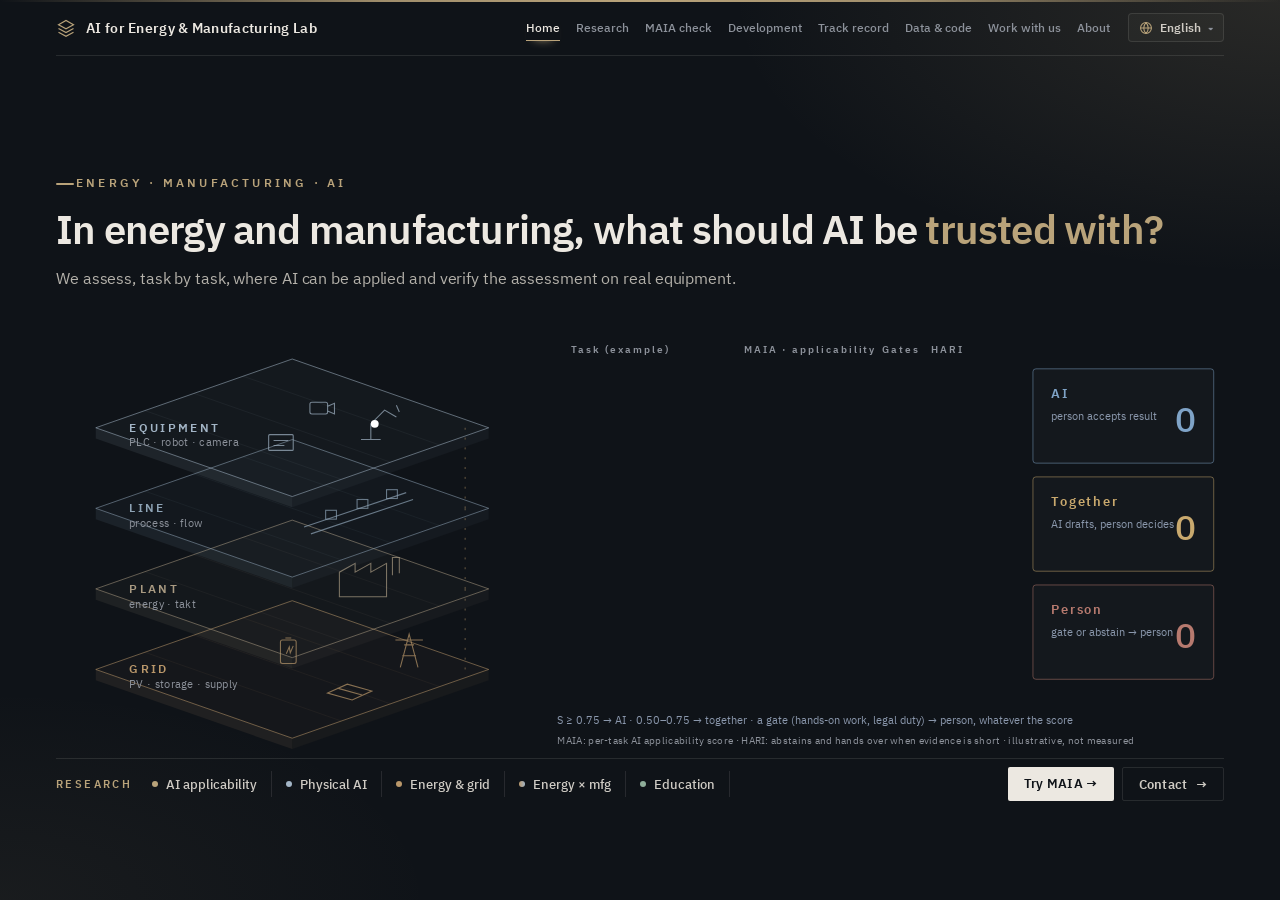
==== index.html @ d84a43ae "site: update 18 file(s) from e7c54dc88" ====
<!doctype html>
<html data-published="2026-11-07" lang="ko">
<head>
<meta charset="utf-8">
<meta name="viewport" content="width=device-width, initial-scale=1">
<title>AI for Energy &amp; Manufacturing Lab</title>
<!-- seo -->
<meta name="description" content="AI for Energy &amp; Manufacturing Lab, Korea Polytechnics (Daegu). We decide, task by task, what AI should take on in energy and manufacturing sites and verify it on real equipment: papers, open data and code, and the MAIA task-allocation check.">
<link rel="canonical" href="https://changhanahn.github.io/maia-lab/">
<meta property="og:type" content="website">
<meta property="og:site_name" content="AI for Energy &amp; Manufacturing Lab">
<meta property="og:title" content="AI for Energy &amp; Manufacturing Lab">
<meta property="og:description" content="AI for Energy &amp; Manufacturing Lab, Korea Polytechnics (Daegu). We decide, task by task, what AI should take on in energy and manufacturing sites and verify it on real equipment: papers, open data and code, and the MAIA task-allocation check.">
<meta property="og:url" content="https://changhanahn.github.io/maia-lab/">
<meta property="og:image" content="https://changhanahn.github.io/maia-lab/media/og-card.jpg">
<meta property="og:image:width" content="1200">
<meta property="og:image:height" content="630">
<meta property="og:image:alt" content="AI for Energy &amp; Manufacturing Lab">
<meta name="twitter:card" content="summary_large_image">
<meta name="google-site-verification" content="6X3WWZYkcC0WiGVKw4eWOsg2EtBt5lNPonpTn6M_2-s">
<link rel="stylesheet" href="https://fonts.googleapis.com/css2?family=IBM+Plex+Sans+KR:wght@400;500;600;700&family=IBM+Plex+Mono:wght@400;500&display=swap" media="print" onload="this.media='all'">
<link rel="stylesheet" href="assets/site.css?v=20261024a">
<style>
.head{position:absolute;left:56px;top:84px;width:1168px}
h1{margin:14px 0 0;font-family:var(--head);font-size:40px;line-height:1.2;letter-spacing:-.8px;font-weight:600}
h1 em{font-style:normal;color:var(--brass)}
.sub{margin:14px 0 0;font-size:16px;color:#b4b1aa;letter-spacing:-.1px}
#anim{position:absolute;left:56px;top:214px;width:1168px;height:446px}
.plate{opacity:0;transform:translateY(-26px);transition:opacity .7s ease,transform .7s cubic-bezier(.2,.8,.2,1)}
.plate.on{opacity:1;transform:none}
.plabel{font-size:12px;font-weight:600;letter-spacing:2.4px}
.psub{font-size:11px;fill:var(--mute);letter-spacing:.3px}
.dot{opacity:0;transform-box:fill-box;transform-origin:center;transform:scale(0);transition:all .45s cubic-bezier(.3,1.6,.5,1)}
.dot.on{opacity:1;transform:scale(1)}
.halo{display:none}
@keyframes halo{0%{transform:scale(.6);opacity:.9}100%{transform:scale(2.4);opacity:0}}
.conn{fill:none;stroke-width:1;opacity:.55;transition:stroke-dashoffset .9s ease}
.row{opacity:0;transform:translateX(18px);transition:opacity .45s ease,transform .45s ease}
.row.on{opacity:1;transform:none}
.row.done{opacity:.38;transition:opacity .6s ease}
.rbg{fill:rgba(236,232,225,.02);stroke:rgba(236,232,225,.09)}
.rlabel{font-size:14px;font-weight:500;fill:var(--txt)}
.bar{transform-box:fill-box;transform-origin:50% 100%;transform:scaleY(0);transition:transform .7s cubic-bezier(.2,.8,.2,1)}
.row.score .bar{transform:scaleY(1)}
.snum{font-family:var(--mono);font-size:14px;font-weight:500;fill:#ece8e1}
.gate{fill:none;stroke:rgba(236,232,225,.25);transition:fill .4s,stroke .4s}
.gate.ok{fill:none;stroke:#8fae9a}
.gate.fire{fill:#b77a6f;stroke:#b77a6f}
.hb{opacity:0;transition:opacity .35s}
.row.hari .hb{opacity:1}
.vstripe{opacity:0;transition:opacity .4s}
.row.verdict .vstripe{opacity:1}
.hdr{font-size:10.5px;font-weight:600;letter-spacing:2px;fill:var(--mute)}
.beam{opacity:0;transition:opacity .4s}
.beam.on{opacity:1}
.bin{fill:rgba(236,232,225,.02);stroke-width:1}
.binlabel{font-size:13px;font-weight:600;letter-spacing:2px}
.bincount{font-size:36px;font-weight:500;font-family:var(--head)}
.cap{opacity:0;transition:opacity 1.2s}
.cap.on{opacity:1}
.demo{font-size:10.5px;fill:var(--mute);letter-spacing:.3px}
.flow{stroke-dasharray:2 8;animation:flow 3s linear infinite}
@keyframes flow{to{stroke-dashoffset:-20}}
.strip{position:absolute;left:56px;right:56px;bottom:12px;height:40px;display:flex;align-items:center;gap:10px;border-top:1px solid var(--line);padding-top:10px}
.strip .sk{font-size:10.5px;font-weight:600;letter-spacing:2.4px;color:var(--brass);margin-right:10px;white-space:nowrap}
.br{display:flex;align-items:center;gap:8px;font-size:12.5px;font-weight:500;padding:4px 14px 4px 0;margin-right:4px;color:#cfcbc4;white-space:nowrap;border-right:1px solid var(--line)}
.br i{width:6px;height:6px;border-radius:50%}
.strip .go{margin-left:auto;display:flex;gap:8px}
.strip .go a{font-size:12.5px;font-weight:600;border-radius:2px;padding:7px 16px;white-space:nowrap;letter-spacing:.3px}
.strip .go .m{background:#ece8e1;color:#0f1318}
.strip .go .o{border:1px solid var(--line);color:#cfcbc4;display:flex;align-items:center;gap:8px}
/* phones: the allocation animation is unreadable at phone width; keep the text and links */
@media (max-width:900px),(max-height:500px){
  #anim{display:none}
  h1{font-size:30px;letter-spacing:-.5px}
  .sub{font-size:15px;line-height:1.6}
  .strip{flex-direction:column;align-items:stretch;gap:0;padding-top:14px}
  .strip .sk{margin:0 0 4px;padding:9px 0}
  .br{border-right:0;border-bottom:1px solid var(--line);padding:13px 0;margin:0;font-size:14.5px}
  .strip .go{margin:18px 0 0;flex-direction:column}
  .strip .go a{justify-content:center;text-align:center;padding:13px 16px;font-size:14px}
}
</style>
</head>
<body data-page="home">
<div class="stage" id="stage"><div class="page" id="page">

  <div class="head">
    <div class="kicker" data-ko="에너지 · 제조 · AI" data-en="ENERGY · MANUFACTURING · AI">에너지 · 제조 · AI</div>
    <h1 data-ko="에너지·제조 현장에서 AI에 무엇을, <em>어디까지</em> 맡길까" data-en="In energy and manufacturing, what should AI be <em>trusted with?</em>">에너지·제조 현장에서 AI에 무엇을, <em>어디까지</em> 맡길까</h1>
    <p class="sub" data-ko="작업 단위로 AI 적용 범위를 진단하고, 그 결과를 실제 설비에서 검증합니다." data-en="We assess, task by task, where AI can be applied and verify the assessment on real equipment.">작업 단위로 AI 적용 범위를 진단하고, 그 결과를 실제 설비에서 검증합니다.</p>
  </div>

  <svg id="anim" viewBox="0 0 1168 454">
    <defs>
      <filter id="glow" x="-50%" y="-50%" width="200%" height="200%"><feGaussianBlur stdDeviation="3.4" result="b"/><feMerge><feMergeNode in="b"/><feMergeNode in="SourceGraphic"/></feMerge></filter>
      <linearGradient id="beamM" x1="0" x2="0" y1="0" y2="1"><stop offset="0" stop-color="#a78bfa" stop-opacity="0"/><stop offset=".5" stop-color="#a78bfa" stop-opacity=".55"/><stop offset="1" stop-color="#a78bfa" stop-opacity="0"/></linearGradient>
      <linearGradient id="beamH" x1="0" x2="0" y1="0" y2="1"><stop offset="0" stop-color="#34d399" stop-opacity="0"/><stop offset=".5" stop-color="#34d399" stop-opacity=".55"/><stop offset="1" stop-color="#34d399" stop-opacity="0"/></linearGradient>
    </defs>
    <g id="stack"></g>
    <g id="conns"></g>
    <g id="table"></g>
    <g id="bins"></g>
    <g id="fly"></g>
    <g class="cap" id="cap">
      <line x1="30" y1="34" x2="62" y2="34" stroke="#b9a37a"/>
      <text x="74" y="39" font-size="17" font-weight="500" fill="#ece8e1" data-ko="배분 결과(예시): AI 2건 · 협업 2건 · 사람 2건" data-en="Allocation (example): AI 2 · together 2 · person 2">배분 결과(예시): AI 2건 · 협업 2건 · 사람 2건</text>
    </g>
  </svg>

  <div class="strip">
    <a class="sk" href="map.html" data-ko="연구 분야" data-en="RESEARCH">연구 분야</a>
    <a class="br area-entry" data-area="A" href="research-ai.html"><i></i><span></span></a>
    <a class="br area-entry" data-area="B" href="research-manufacturing.html"><i></i><span></span></a>
    <a class="br area-entry" data-area="C" href="research-energy.html"><i></i><span></span></a>
    <a class="br area-entry" data-area="D" href="research-energy-manufacturing.html"><i></i><span></span></a>
    <a class="br area-entry" data-area="E" href="research-education.html"><i></i><span></span></a>
    <span class="go">
      <a class="m" href="maia.html" data-ko="MAIA 진단 해 보기 →" data-en="Try MAIA →">MAIA 진단 해 보기 →</a>
      <a class="o" href="work.html"><span data-ko="문의하기" data-en="Contact">문의하기</span> →</a>
    </span>
  </div>

</div></div>
<script src="assets/research.js?v=20261031a"></script>
<script src="assets/i18n.js?v=20261031a"></script>
<script src="assets/site.js?v=20261031a"></script>
<script>
(function(){
const NS='http://www.w3.org/2000/svg',L=window.LAB;
function el(tag,attrs,parent){const e=document.createElementNS(NS,tag);for(const k in attrs)e.setAttribute(k,attrs[k]);if(parent)parent.appendChild(e);return e}

/* ---------- layer stack: energy (grid, plant) under manufacturing (line, equipment) ---------- */
const CX=230,W=400,H=140,TH=11;
const LAYERS=[
  {id:'grid',cy:372,c:'#b9976a',ko:'계통',en:'GRID',sko:'PV · ESS · 수급',sen:'PV · storage · supply'},
  {id:'plant',cy:290,c:'#a99a82',ko:'공장',en:'PLANT',sko:'에너지 · 택트',sen:'energy · takt'},
  {id:'line',cy:208,c:'#8ea3b5',ko:'라인',en:'LINE',sko:'공정 · 흐름',sen:'process · flow'},
  {id:'eq',cy:126,c:'#a3b5c6',ko:'설비',en:'EQUIPMENT',sko:'PLC · 로봇 · 카메라',sen:'PLC · robot · camera'}
];
const stack=document.getElementById('stack'),plates={};
LAYERS.forEach(Ly=>{
  const g=el('g',{class:'plate'},stack),x0=CX-W/2,x1=CX+W/2,cy=Ly.cy;
  el('polygon',{points:`${x0},${cy} ${CX},${cy+H/2} ${CX},${cy+H/2+TH} ${x0},${cy+TH}`,fill:Ly.c,'fill-opacity':.1},g);
  el('polygon',{points:`${CX},${cy+H/2} ${x1},${cy} ${x1},${cy+TH} ${CX},${cy+H/2+TH}`,fill:Ly.c,'fill-opacity':.05},g);
  el('polygon',{points:`${CX},${cy-H/2} ${x1},${cy} ${CX},${cy+H/2} ${x0},${cy}`,fill:Ly.c,'fill-opacity':.035,stroke:Ly.c,'stroke-opacity':.55,'stroke-width':1},g);
  for(let k=1;k<4;k++){const f=k/4;el('line',{x1:x0+(CX-x0)*f,y1:cy-(H/2)*f,x2:CX+(x1-CX)*f,y2:cy+(H/2)*(1-f),stroke:Ly.c,'stroke-opacity':.07},g)}
  const lb=el('text',{x:x0+34,y:cy+4,class:'plabel',fill:Ly.c},g);lb.dataset.ko=Ly.ko;lb.dataset.en=Ly.en;
  const sb=el('text',{x:x0+34,y:cy+19,class:'psub'},g);sb.dataset.ko=Ly.sko;sb.dataset.en=Ly.sen;
  icon(Ly.id,g,Ly.c,cy);plates[Ly.id]={g,cy,c:Ly.c};
});
const flowG=el('g',{opacity:.55},stack);
[[CX+176,372,290],[CX+176,290,208],[CX+176,208,126]].forEach(([x,a,b])=>el('line',{x1:x,y1:a,x2:x,y2:b,stroke:'#b9976a','stroke-width':1,class:'flow'},flowG));
function icon(id,g,c,cy){
  const s={stroke:c,'stroke-width':1.1,fill:'none','stroke-opacity':.7};
  if(id==='grid'){
    el('path',Object.assign({d:`M${CX+110} ${cy-2} l9 -34 l9 34 M${CX+112} ${cy-14} h14 M${CX+114} ${cy-25} h10 M${CX+105} ${cy-30} h28`},s),g);
    el('path',Object.assign({d:`M${CX+36} ${cy+24} l20 -9 l25 7 l-20 9 z M${CX+46} ${cy+19} l25 7`},s),g);
    el('rect',Object.assign({x:CX-12,y:cy-30,width:16,height:24,rx:2},s),g);el('path',Object.assign({d:`M${CX-7} ${cy-32} h6 M${CX-6} ${cy-16} l3 -7 l1 6 l3 -7`},s),g);
  }else if(id==='plant'){
    el('path',Object.assign({d:`M${CX+48} ${cy+8} v-25 l16 -9 v9 l16 -9 v9 l16 -9 v34 z M${CX+102} ${cy-14} v-18 h7 v16`},s),g);
  }else if(id==='line'){
    el('path',Object.assign({d:`M${CX+12} ${cy+19} l104 -35 M${CX+19} ${cy+26} l104 -35`},s),g);
    [[34,9],[66,-2],[96,-12]].forEach(([dx,dy])=>el('rect',Object.assign({x:CX+dx,y:cy+dy-7,width:11,height:9},s),g));
  }else{
    el('path',Object.assign({d:`M${CX+70} ${cy+12} h20 M${CX+80} ${cy+12} v-16 l14 -14 l12 7 M${CX+106} ${cy-23} l3 7`},s),g);
    el('rect',Object.assign({x:CX+18,y:cy-26,width:18,height:12,rx:2},s),g);el('path',Object.assign({d:`M${CX+36} ${cy-22} l7 -3 v11 l-7 -3`},s),g);
    el('rect',Object.assign({x:CX-24,y:cy+7,width:25,height:16,rx:1},s),g);el('path',Object.assign({d:`M${CX-19} ${cy+13} h15 M${CX-19} ${cy+18} h11`},s),g);
  }
}

/* ---------- tasks (illustrative; MAIA v1.1: S = mean(C1,C2,C3,C4,C6); gates HG-1/2/3) ---------- */
const TASKS=[
  {ko:'외관 검사 판정',en:'Visual inspection call',L:'eq',dx:84,dy:-4,c:[.8,.8,.7,.8,.8],g:[0,0,0],h:'ok'},
  {ko:'PLC 로그 대조',en:'PLC log conformance',L:'line',dx:-66,dy:8,c:[.9,.8,.9,.9,.7],g:[0,0,0],h:'ok'},
  {ko:'15분 전력 계획',en:'15-min power plan',L:'grid',dx:-80,dy:10,c:[.6,.7,.8,.6,.5],g:[0,0,0],h:'un'},
  {ko:'불량 원인 분석',en:'Defect root cause',L:'line',dx:66,dy:12,c:[.5,.6,.6,.5,.5],g:[0,0,0],h:'ok'},
  {ko:'센서 결선',en:'Sensor wiring',L:'eq',dx:-18,dy:28,c:[.6,.7,.6,.4,.6],g:[1,0,0],h:'ab'},
  {ko:'안전 정지 최종 승인',en:'Safety-stop sign-off',L:'plant',dx:-46,dy:-16,c:[.5,.5,.6,.5,.4],g:[0,0,1],h:'ab'}
];
TASKS.forEach(t=>{t.S=t.c.reduce((a,b)=>a+b,0)/5;t.v=t.g.some(Boolean)?'hu':t.S>=.75?'ai':t.S>=.5?'co':'hu'});
const VC={ai:'#7fa3c7',co:'#c9a96e',hu:'#b77a6f'};
const VL={ai:['AI','AI'],co:['협업','Together'],hu:['사람','Person']};

const conns=document.getElementById('conns'),table=document.getElementById('table'),bins=document.getElementById('bins'),fly=document.getElementById('fly');
const RX=500,RW=440,RY0=66,RH=46,RG=58;
[['작업 (예시)','Task (example)',RX+14],['MAIA · 적용성 점수','MAIA · applicability',RX+190],['관문','Gates',RX+330],['HARI','HARI',RX+380]].forEach(([ko,en,x])=>{const t=el('text',{x,y:RY0-16,class:'hdr'},table);t.dataset.ko=ko;t.dataset.en=en});
const beamM=el('rect',{x:RX+180,y:RY0-12,width:144,height:1.5,fill:'#b9a37a',class:'beam'},table);
const beamH=el('rect',{x:RX+372,y:RY0-12,width:66,height:1.5,fill:'#8fae9a',class:'beam'},table);
TASKS.forEach((t,i)=>{
  const P=plates[t.L];t.px=CX+t.dx;t.py=P.cy+t.dy;
  const d=el('g',{class:'dot'},stack);
  t.halo=el('circle',{cx:t.px,cy:t.py,r:7,fill:'none',stroke:'#fff','stroke-opacity':.7,class:'halo'},d);
  t.core=el('circle',{cx:t.px,cy:t.py,r:4,fill:'#ece8e1'},d);
  t.mark=el('text',{x:t.px,y:t.py-10,'text-anchor':'middle','font-size':10,'font-weight':600,'letter-spacing':1,fill:'#ece8e1',opacity:0},d);
  t.dot=d;
  const y=RY0+i*RG;t.ry=y;
  const p=el('path',{d:`M${t.px} ${t.py} C ${t.px+160} ${t.py}, ${RX-110} ${y+RH/2}, ${RX} ${y+RH/2}`,class:'conn',stroke:P.c},conns);
  const len=p.getTotalLength();p.style.strokeDasharray=len;p.style.strokeDashoffset=len;t.conn=p;t.len=len;
  const r=el('g',{class:'row'},table);t.row=r;
  el('rect',{x:RX,y,width:RW,height:RH,rx:3,class:'rbg'},r);
  el('rect',{x:RX,y,width:3,height:RH,fill:VC[t.v],class:'vstripe'},r);
  const lb=el('text',{x:RX+16,y:y+28,class:'rlabel'},r);lb.dataset.ko=t.ko;lb.dataset.en=t.en;
  t.c.forEach((v,j)=>{el('rect',{x:RX+190+j*15,y:y+10,width:11,height:26,rx:2,fill:'rgba(236,232,225,.07)'},r);el('rect',{x:RX+190+j*15,y:y+10+26*(1-v),width:11,height:26*v,rx:1,fill:'#b9a37a',class:'bar',style:`transition-delay:${j*70}ms`},r)});
  t.snum=el('text',{x:RX+272,y:y+29,class:'snum'},r);t.snum.textContent='0.00';
  t.gates=[0,1,2].map(k=>el('circle',{cx:RX+334+k*16,cy:y+23,r:5.5,class:'gate'},r));
  const hc=t.h==='ok'?'#8fae9a':t.h==='ab'?'#b77a6f':'#8d929b';
  const hb=el('g',{class:'hb'},r);
  el('rect',{x:RX+378,y:y+12,width:56,height:22,rx:2,fill:'none',stroke:hc,'stroke-opacity':.7},hb);
  const ht=el('text',{x:RX+406,y:y+27,'text-anchor':'middle','font-size':11,'font-weight':500,fill:hc},hb);
  ht.dataset.ko=t.h==='ok'?'적격':t.h==='ab'?'기권':'미정';ht.dataset.en=t.h==='ok'?'eligible':t.h==='ab'?'abstain':'undecided';
});
// bins, stacked on the right
const BX=984,BW=184,BH=96,BG=14,BY0=RY0;const binInfo={};
['ai','co','hu'].forEach((k,i)=>{
  const y=BY0+i*(BH+BG),g=el('g',{},bins);
  el('rect',{x:BX,y,width:BW,height:BH,rx:3,class:'bin',stroke:VC[k],'stroke-opacity':.5},g);
  const t=el('text',{x:BX+18,y:y+30,class:'binlabel',fill:VC[k]},g);t.dataset.ko=VL[k][0];t.dataset.en=VL[k][1];
  const sub=el('text',{x:BX+18,y:y+52,'font-size':11,fill:'#8b98ad'},g);
  sub.dataset.ko=k==='ai'?'사람이 최종 승인':k==='co'?'AI 초안 · 사람 결정':'관문·기권 → 사람';
  sub.dataset.en=k==='ai'?'person accepts result':k==='co'?'AI drafts, person decides':'gate or abstain → person';
  const n=el('text',{x:BX+BW-18,y:y+64,'text-anchor':'end',class:'bincount',fill:VC[k]},g);n.textContent='0';
  binInfo[k]={x:BX+BW/2,y:y+BH/2,n,count:0};
});
const lg=el('text',{x:RX,y:RY0+6*RG+14,'font-size':11.5,fill:'#8b98ad'},bins);
lg.dataset.ko='점수 S ≥ 0.75 → AI · 0.50~0.75 → 협업 · 관문(손 작업·법적 책임)이 걸리면 점수와 무관하게 사람';
lg.dataset.en='S ≥ 0.75 → AI · 0.50–0.75 → together · a gate (hands-on work, legal duty) → person, whatever the score';
const demo=el('text',{x:RX,y:RY0+6*RG+34,class:'demo'},bins);
demo.dataset.ko='MAIA: 작업별 AI 적용성 점수 · HARI: 근거가 모자라면 판정하지 않고(기권) 사람에게 넘김 · 예시 값, 실측 아님';
demo.dataset.en='MAIA: per-task AI applicability score · HARI: abstains and hands over when evidence is short · illustrative, not measured';

/* ---------- timeline (24 s loop) ---------- */
let timers=[];
const at=(ms,fn)=>timers.push(setTimeout(fn,ms));
function reset(){
  timers.forEach(clearTimeout);timers=[];
  document.querySelectorAll('.plate,.dot,.row,.beam,#cap').forEach(e=>e.classList.remove('on','score','hari','verdict','done'));
  TASKS.forEach(t=>{t.conn.style.transition='none';t.conn.style.strokeDashoffset=t.len;t.conn.getBoundingClientRect();t.conn.style.transition='';t.snum.textContent='0.00';t.gates.forEach(g=>g.setAttribute('class','gate'));t.core.setAttribute('fill','#fff');t.halo.setAttribute('stroke','#fff');t.mark.setAttribute('opacity',0);t.conn.style.opacity=.75;t.conn.setAttribute('stroke',plates[t.L].c)});
  for(const k in binInfo){binInfo[k].count=0;binInfo[k].n.textContent='0'}
  fly.innerHTML='';
}
function run(){
  reset();
  document.querySelectorAll('.plate').forEach((p,i)=>at(300+i*550,()=>p.classList.add('on')));
  TASKS.forEach((t,i)=>at(2800+i*140,()=>t.dot.classList.add('on')));
  at(4000,()=>{beamM.classList.add('on');beamH.classList.add('on');sweep()});
  TASKS.forEach((t,i)=>{
    const t0=4100+i*900;
    at(t0,()=>{t.conn.style.strokeDashoffset=0});
    at(t0+350,()=>t.row.classList.add('on'));
    at(t0+550,()=>{t.row.classList.add('score');L.count(t.snum,t.S,700,v=>v.toFixed(2))});
    at(t0+1150,()=>t.gates.forEach((g,k)=>g.setAttribute('class','gate '+(t.g[k]?'fire':'ok'))));
    at(t0+1300,()=>t.row.classList.add('hari'));
  });
  at(10200,()=>{beamM.classList.remove('on');beamH.classList.remove('on')});
  TASKS.forEach((t,i)=>at(10500+i*180,()=>t.row.classList.add('verdict')));
  TASKS.forEach((t,i)=>at(12200+i*520,()=>flyTo(t)));
  at(16200,()=>document.getElementById('cap').classList.add('on'));
  at(22500,()=>{document.querySelectorAll('.plate,.dot,.row,#cap').forEach(e=>e.classList.remove('on'));TASKS.forEach(t=>t.conn.style.opacity=0)});
  at(23600,run);
}
function sweep(){
  const t0=performance.now(),dur=6000,y0=RY0-4,y1=RY0+5*RG+RH+4;
  (function f(n){const k=Math.min(1,(n-t0)/dur);const y=y0+(y1-y0)*k;beamM.setAttribute('y',y);beamH.setAttribute('y',y);if(k<1)requestAnimationFrame(f)})(t0);
}
function flyTo(t){
  const b=binInfo[t.v],sx=RX+RW-14,sy=t.ry+RH/2;
  const c=el('circle',{cx:0,cy:0,r:4.5,fill:VC[t.v]},fly);
  c.animate([{transform:`translate(${sx}px,${sy}px)`},{transform:`translate(${(sx+b.x)/2}px,${(sy+b.y)/2-30}px)`,offset:.5},{transform:`translate(${b.x}px,${b.y}px)`}],{duration:900,easing:'cubic-bezier(.4,0,.2,1)',fill:'forwards'});
  setTimeout(()=>{c.remove();b.count++;b.n.textContent=b.count;t.row.classList.add('done');
    t.core.setAttribute('fill',VC[t.v]);t.halo.setAttribute('stroke',VC[t.v]);t.mark.textContent=t.v==='ai'?'AI':L.T(t.v==='co'?'협업':'사람',t.v==='co'?'AI+P':'P');t.mark.setAttribute('fill',VC[t.v]);t.mark.setAttribute('opacity',1);
    t.conn.setAttribute('stroke',VC[t.v]);t.conn.style.opacity=.3},910);
}
run();
})();
</script>
</body>
</html>
---- assets/site.css ----
:root{
  --bg:#0f1318;--panel:#151a21;--line:rgba(236,232,225,.11);--txt:#ece8e1;--mute:#8d929b;
  --brass:#b9a37a;--ai:#7fa3c7;--co:#c9a96e;--hu:#b77a6f;--sage:#8fae9a;
  --head:"IBM Plex Sans KR","Malgun Gothic",sans-serif;--mono:"IBM Plex Mono",ui-monospace,Consolas,monospace;
}
*{box-sizing:border-box}
html,body{margin:0;height:100%;background:var(--bg);color:var(--txt);font-family:"IBM Plex Sans KR",-apple-system,"Segoe UI","Malgun Gothic",sans-serif;-webkit-font-smoothing:antialiased;overflow:hidden}
a{color:inherit;text-decoration:none}
button{font:inherit;color:inherit}
.stage{position:fixed;inset:0;display:grid;place-items:center;background:var(--bg)}
.page{position:absolute;width:1280px;height:720px;transform-origin:center;overflow:hidden}
/* site.js widens the canvas to the window; content blocks stay centred by the extra
   width and height (--ox, --oy) while the top bar and footer run edge to edge. */
@media (min-width:900.01px) and (min-height:500.01px){
  .page>*:not(.top):not(.foot):not(.vmodal):not(.toast){margin:var(--oy,0) var(--ox,0)}
}
/* top bar */
.top{position:absolute;left:56px;right:56px;top:0;height:56px;display:flex;align-items:center;gap:18px;border-bottom:1px solid var(--line);z-index:5}
.brand{display:flex;flex-shrink:0;align-items:center;gap:10px;font-family:var(--head);font-weight:600;letter-spacing:.3px;font-size:14px;white-space:nowrap}
.brand svg{width:20px;height:20px}
.brand small{font-size:10.5px;letter-spacing:0;font-weight:500;color:var(--mute)}
.menu{flex:1;min-width:0;display:flex;justify-content:flex-end;gap:16px;font-size:12px;color:var(--mute);font-weight:500;white-space:nowrap}
.menu a{padding:4px 0;border-bottom:1px solid transparent}
.menu a:hover{color:var(--txt)}
.menu a.on{color:var(--txt);border-bottom-color:var(--acc)}
.menu a.soon{opacity:.4;pointer-events:none}
.menu-btn{display:none}
/* text for screen readers only */
.sr{position:absolute;width:1px;height:1px;overflow:hidden;clip:rect(0 0 0 0);white-space:nowrap}
/* site language: one button showing the current language; the four choices drop down on click */
.lang{position:relative;flex-shrink:0;font-size:12px;font-weight:600}
.lang-cur{display:flex;align-items:center;gap:7px;border:1px solid var(--line);border-radius:4px;background:rgba(236,232,225,.03);color:#cfcbc4;cursor:pointer;padding:5px 10px;transition:border-color .2s,color .2s}
.lang-cur svg{width:14px;height:14px;color:var(--acc)}
.lang-cur i{font-style:normal;font-size:10px;color:var(--mute)}
.lang-cur:hover,.lang-cur[aria-expanded="true"]{border-color:color-mix(in srgb,var(--acc) 55%,var(--line));color:var(--txt)}
.lang-menu{position:absolute;right:0;top:calc(100% + 6px);z-index:20;min-width:132px;display:flex;flex-direction:column;padding:4px;border:1px solid color-mix(in srgb,var(--acc) 35%,var(--line));border-radius:4px;background:var(--panel);box-shadow:0 12px 30px rgba(0,0,0,.45)}
.lang-menu[hidden]{display:none}
.lang-menu button{border:0;background:none;color:#cfcbc4;text-align:left;cursor:pointer;padding:8px 12px;border-radius:3px;font-size:13px;font-weight:500}
.lang-menu button:hover,.lang-menu button:focus-visible{background:rgba(236,232,225,.06);color:var(--txt);outline:none}
.lang-menu button.on{color:var(--acc);font-weight:600}
.lang-menu button.on:after{content:' ✓'}
.lang-cur:focus-visible{outline:2px solid var(--acc);outline-offset:1px}
/* caption language tabs in the video player: one segmented control */
.vlang{display:flex;flex-shrink:0;gap:0;padding:2px;border:1px solid var(--line);border-radius:4px;background:rgba(236,232,225,.03);font-size:11.5px;font-weight:600;letter-spacing:.4px}
.vlang button{border:0;background:none;color:var(--mute);cursor:pointer;padding:4px 9px;border-radius:3px;transition:color .2s,background .2s}
.vlang button:hover{color:var(--txt);background:rgba(236,232,225,.05)}
.vlang button.on{color:var(--acc);background:color-mix(in srgb,var(--acc) 16%,transparent);box-shadow:inset 0 0 0 1px color-mix(in srgb,var(--acc) 45%,transparent)}
.vlang button:focus-visible{outline:2px solid var(--acc);outline-offset:1px}
/* common type */
.kicker{font-size:11.5px;font-weight:600;letter-spacing:3.2px;color:var(--acc);text-transform:uppercase}
.h2{margin:12px 0 0;font-family:var(--head);font-size:34px;line-height:1.25;letter-spacing:-.8px;font-weight:600}
.h2 em{font-style:normal;color:var(--acc)}
.lead{margin:12px 0 0;font-size:15px;color:#b4b1aa;line-height:1.6}
.card{border-radius:4px;background:var(--panel);border:1px solid var(--line);padding:18px 20px;position:relative;overflow:hidden}
.ck{font-size:11px;font-weight:600;letter-spacing:2px;color:var(--mute);display:flex;align-items:center;gap:8px;text-transform:uppercase}
.foot{position:absolute;left:56px;right:56px;bottom:12px;height:40px;display:flex;align-items:center;gap:14px;border-top:1px solid var(--line);padding-top:10px;font-size:12px;color:var(--mute)}
.foot a{font-weight:600;color:#cfcbc4}
.foot .r{margin-left:auto}
.ld{width:7px;height:7px;border-radius:50%;background:var(--sage);animation:ping 2.4s infinite}
@keyframes ping{0%{box-shadow:0 0 0 0 rgba(143,174,154,.5)}100%{box-shadow:0 0 0 8px rgba(143,174,154,0)}}
.rise{animation:rise .8s cubic-bezier(.2,.7,.2,1) both}
@keyframes rise{from{opacity:0;transform:translateY(10px)}to{opacity:1;transform:none}}
.pill{display:inline-block;font-size:11px;font-weight:600;padding:3px 10px;border-radius:2px;white-space:nowrap;border:1px solid;letter-spacing:.3px}
/* Japanese and Chinese: Noto Sans JP / SC are loaded by site.js only when chosen */
html[lang="ja"]{--head:"Noto Sans JP","Hiragino Sans","Yu Gothic",sans-serif}
html[lang="zh-Hans"]{--head:"Noto Sans SC","PingFang SC","Microsoft YaHei",sans-serif}
html[lang="ja"] body{font-family:"Noto Sans JP","Hiragino Sans","Yu Gothic",sans-serif}
html[lang="zh-Hans"] body{font-family:"Noto Sans SC","PingFang SC","Microsoft YaHei",sans-serif}
.foot .mt{font-size:11px;color:#6b7078}
.mt.float{position:absolute;right:56px;top:66px;font-size:11px;color:#6b7078}
/* Fact profiles and collaboration routes share the same one-screen frame. */
.info-head{position:absolute;left:56px;top:80px;width:1168px}
.info-grid{position:absolute;left:56px;top:200px;width:1168px;height:440px;display:grid;grid-template-columns:1fr 1.35fr;gap:18px}
.info-grid .card{padding:24px}
.info-grid h3,.routes h3{font-size:21px;font-weight:600;line-height:1.4;margin:10px 0 16px;color:var(--txt)}
.facts{margin:0;display:grid;gap:16px}
.facts dt{font-size:11px;color:var(--acc);margin-bottom:5px}
.facts dd{font-size:14px;line-height:1.65;margin:0;color:#c8c7c4}
.info-grid p{font-size:14px;line-height:1.7;color:#b4b1aa;margin:10px 0 18px}
.info-links{display:flex;gap:20px;font-size:13px;margin-top:22px;color:var(--acc)}
.contact-link{display:inline-block;border:1px solid color-mix(in srgb,var(--acc) 50%,transparent);padding:10px 14px;border-radius:3px;color:var(--acc);font-size:13px;font-weight:600}
.contact-link:hover,.contact-link:focus-visible{background:color-mix(in srgb,var(--acc) 10%,transparent)}
.routes{position:absolute;left:56px;top:200px;width:1168px;height:346px;display:grid;grid-template-columns:repeat(3,1fr);gap:16px}
.routes .card{display:flex;flex-direction:column;padding:24px}
.routes p{font-size:14px;line-height:1.65;color:#b4b1aa;margin:0 0 16px}
.routes .inputs{font-size:12px;line-height:1.65;color:var(--mute)}
.routes .contact-link{margin-top:auto;align-self:flex-start}
.work-flow{position:absolute;left:56px;top:568px;width:1168px;padding:18px 22px;display:flex;align-items:center;justify-content:space-between;gap:18px;font-size:13px;color:#b4b1aa;border-top:1px solid var(--line)}
.work-flow a{color:var(--acc);white-space:nowrap}
/* Research areas: question, procedure, scope and the existing outputs. */
.area-head{position:absolute;left:56px;top:80px;width:1168px}
.area-head .lead{margin-top:8px}
.area-nav{position:absolute;right:56px;top:76px;display:flex;gap:6px}
/* each area button shows its letter and name (the name comes from the title attribute) */
.area-nav a{display:flex;align-items:center;height:28px;padding:0 10px;border:1px solid var(--line);border-radius:3px;font-size:12px;color:var(--mute);white-space:nowrap}
.area-nav a:after{content:' · ' attr(title);white-space:pre}
.area-nav a[aria-current]{color:var(--acc);border-color:var(--acc)}
.area-nav a:focus-visible,.area-entry:focus-visible{outline:2px solid var(--acc);outline-offset:4px}
.area-content{position:absolute;left:56px;top:212px;width:1168px;height:428px;display:grid;grid-template-columns:760px 390px;gap:18px}
.area-main{display:grid;grid-template-rows:270px 140px;gap:18px}
.area-process{padding:22px}
.area-process>p{font-size:14px;line-height:1.65;color:#b4b1aa;margin:14px 0 20px;min-height:46px}
.area-steps{list-style:none;margin:0;padding:0;display:grid;grid-template-columns:repeat(3,1fr);gap:22px}
.area-steps li{position:relative;min-height:112px;padding:16px 14px;border:1px solid var(--line);border-radius:3px;background:rgba(236,232,225,.025)}
.area-steps li+li:before{content:'→';position:absolute;left:-19px;top:44px;color:var(--acc)}
.area-steps small{display:block;font-size:11px;color:var(--acc);margin-bottom:12px}
.area-steps strong{display:block;font-size:15px;line-height:1.5;font-weight:600}
.area-boundary{padding:20px 22px}
.area-boundary p{font-size:14px;color:#c8c7c4;line-height:1.6;margin:12px 0 10px}
.area-boundary small{font-size:11px;color:var(--mute)}
.area-products{display:flex;flex-direction:column;padding:22px}
#area-products{display:flex;flex-direction:column;gap:12px;margin-top:18px}
.area-output{display:grid;grid-template-columns:1fr auto;gap:10px;align-items:start;border-bottom:1px solid var(--line);padding-bottom:12px;font-size:13px;line-height:1.5}
.area-output a{text-decoration:underline;text-decoration-color:color-mix(in srgb,var(--acc) 60%,transparent);text-underline-offset:4px}
.area-output .pill{font-size:10px;padding:2px 6px}
.area-products>.contact-link{margin-top:auto;align-self:flex-start}
.p:target{outline:1px solid var(--acc);outline-offset:2px}

/* Page accent. Muted tones at about the brass lightness; the brand mark stays brass on
   every page and colours that encode data (series, map core) do not follow the accent. */
:root{--acc:var(--brass)}
body[data-page="map"]{--acc:#9fb8d0}
body[data-page="maia"]{--acc:#7fa3c7}
body[data-page="record"]{--acc:#c9a96e}
body[data-page="open"]{--acc:#8fae9a}
body[data-page="data"]{--acc:#7fb3ad}
body[data-page="work"]{--acc:#c4907c}
body[data-page="about"]{--acc:#aa9cc6}
body[data-area="A"]{--acc:#7fa3c7}
body[data-area="B"]{--acc:#c4907c}
body[data-area="C"]{--acc:#cdb06a}
body[data-area="D"]{--acc:#8fae9a}
body[data-area="E"]{--acc:#aa9cc6}
.page{background:
  radial-gradient(760px 380px at 100% 0,color-mix(in srgb,var(--acc) 15%,transparent),transparent 72%),
  radial-gradient(620px 300px at 0 100%,color-mix(in srgb,var(--acc) 6%,transparent),transparent 70%)}

/* Page highlight: one accent hairline over the top bar, a lit top edge on each card,
   the heading's emphasised word in an accent sweep and a short bar before the section label.
   Kept to the page accent so each page reads in its own colour without competing marks. */
.page:before{content:'';position:absolute;left:0;right:0;top:0;height:2px;z-index:6;pointer-events:none;
  background:linear-gradient(90deg,transparent,color-mix(in srgb,var(--acc) 85%,transparent) 30%,var(--acc) 50%,color-mix(in srgb,var(--acc) 85%,transparent) 70%,transparent)}
.menu a.on{box-shadow:0 6px 10px -8px var(--acc)}
.card:before{content:'';position:absolute;left:0;right:0;top:0;height:2px;pointer-events:none;
  background:linear-gradient(90deg,var(--acc),color-mix(in srgb,var(--acc) 35%,transparent) 40%,transparent 75%)}
.card .ck{color:color-mix(in srgb,var(--acc) 72%,var(--mute))}
.card{transition:border-color .25s}
.card:hover{border-color:color-mix(in srgb,var(--acc) 30%,var(--line))}
.h2 em{background:linear-gradient(100deg,var(--acc),color-mix(in srgb,var(--acc) 55%,#fff));-webkit-background-clip:text;background-clip:text;color:transparent}
.head>.ck:first-child,.info-head>.ck:first-child,.area-head>.ck:first-child{color:var(--acc)}
.head>.ck:first-child:before,.info-head>.ck:first-child:before,.area-head>.ck:first-child:before,.kicker:before{content:'';display:inline-block;width:18px;height:2px;margin-right:2px;vertical-align:middle;background:var(--acc);border-radius:1px}
.head>.ck:has(.status-dot):before{display:none}
/* a section label that also leads back to its parent page */
.ck a.up{color:inherit;text-decoration:underline;text-decoration-color:color-mix(in srgb,var(--acc) 55%,transparent);text-underline-offset:4px}
.ck a.up:hover{color:var(--txt)}

/* Phones and small tablets: the 1280x720 canvas would shrink below about 0.7x (text under
   10 px), so at 900 px wide or 500 px tall each page's blocks stack in one scrolling column. */
@media (max-width:900px),(max-height:500px){
  /* clip, not hidden: hidden would make body a scroll box and stop the sticky top bar */
  html,body{height:auto;overflow:visible;overflow-x:clip}
  .stage{position:static;display:block}
  .page{position:relative;width:100%;height:auto;transform:none!important;overflow:visible;padding:0 16px 28px}
  .page>*:not(.vmodal):not(.toast){position:relative!important;left:auto!important;right:auto!important;top:auto!important;bottom:auto!important;width:auto!important;height:auto!important;max-width:100%;margin-top:22px}
  .page>.top{margin-top:0}
  /* the top bar stays on screen while reading; the menu folds behind a button */
  /* in-page links land below the pinned top bar */
  [id]{scroll-margin-top:76px}
  #page>.top{position:sticky!important;top:0!important;z-index:30;margin:0 -16px!important;padding:8px 16px!important;background:var(--bg);flex-wrap:wrap;gap:8px 10px;border-bottom:1px solid var(--line)}
  .brand{flex:1;min-width:0;white-space:normal;font-size:13.5px}
  .menu-btn{display:flex;align-items:center;gap:6px;border:1px solid var(--line);border-radius:4px;background:rgba(236,232,225,.03);color:#cfcbc4;padding:10px 12px;font-size:13px;font-weight:600;cursor:pointer}
  .menu-btn i{font-style:normal;color:var(--acc)}
  .top:not(.open) .menu{display:none}
  /* tap targets of at least 36 px on phones */
  .menu{order:3;flex-basis:100%;flex-wrap:wrap;justify-content:flex-start;gap:0 8px;font-size:14px;white-space:normal;padding-bottom:4px}
  .menu a{padding:9px 6px;min-width:36px;text-align:center}
  .lang-cur{padding:10px 12px}
  .lang-menu button{padding:12px 14px;font-size:14px}
  .foot a{display:inline-block;padding:9px 0}
  .ck a{display:inline-block;padding:9px 0}
  .area-output a{display:inline-block;padding:6px 0}
  .work-flow a,.dl,.meta a{display:inline-block;padding:8px 0}
  .h2{font-size:27px;letter-spacing:-.5px}
  .lead{font-size:14.5px}
  .card{padding:16px}
  .foot{flex-wrap:wrap;height:auto;padding-top:12px}
  .foot>span:not(.r):not(.mt){display:none}
  .foot .r{margin-left:0;flex-basis:100%}
  .info-grid,.routes,.area-content,.area-main{display:flex!important;flex-direction:column;gap:14px}
  .work-flow{flex-direction:column;align-items:flex-start;padding:16px 0}
  .area-nav{margin-top:14px;flex-wrap:wrap;gap:8px}
  .area-nav a{height:38px;padding:0 12px;font-size:13px}
  .area-steps{grid-template-columns:1fr;gap:10px}
  .area-steps li{min-height:0}
  .area-steps li+li:before{content:'↓';left:auto;right:14px;top:14px}
  .area-process>p{min-height:0}
  .mt.float{position:static}
}
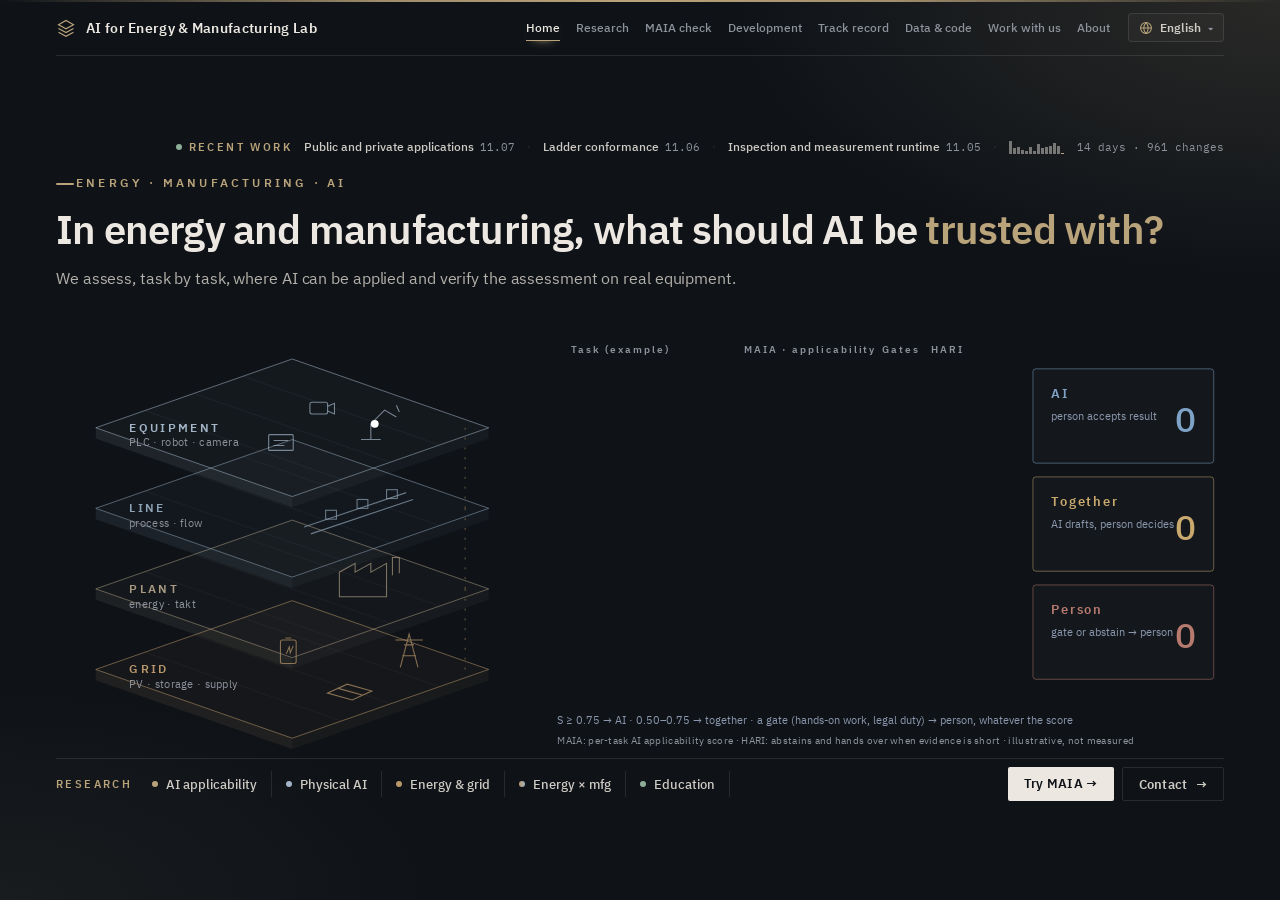
==== commit 4224bc91: "site: update 18 file(s) from 44559ead7" ====
--- a/index.html
+++ b/index.html
@@ -1,5 +1,5 @@
 <!doctype html>
-<html data-published="2026-11-07" lang="ko">
+<html data-published="2026-11-08" lang="ko">
 <head>
 <meta charset="utf-8">
 <meta name="viewport" content="width=device-width, initial-scale=1">
@@ -61,6 +61,16 @@
 .demo{font-size:10.5px;fill:var(--mute);letter-spacing:.3px}
 .flow{stroke-dasharray:2 8;animation:flow 3s linear infinite}
 @keyframes flow{to{stroke-dashoffset:-20}}
+.recent{position:absolute;right:0;top:-36px;display:flex;align-items:center;gap:12px;font-size:12px;color:#b4b1aa;white-space:nowrap}
+.recent[hidden]{display:none}
+.recent .rk{font-size:10.5px;font-weight:600;letter-spacing:2.4px;color:var(--brass);display:flex;align-items:center;gap:7px}
+.recent .rk:before{content:'';width:6px;height:6px;border-radius:50%;background:#8fae9a}
+.recent .rt b{font-weight:500;color:#cfcbc4}
+.recent .rt small,.recent .rn{font-family:var(--mono);font-size:11px;color:var(--mute);margin-left:6px}
+.recent .rn{margin-left:0}
+.recent .sep{color:var(--line)}
+.recent svg{width:56px;height:14px;display:block}
+.recent:hover .rt b{color:var(--txt);text-decoration:underline;text-underline-offset:3px}
 .strip{position:absolute;left:56px;right:56px;bottom:12px;height:40px;display:flex;align-items:center;gap:10px;border-top:1px solid var(--line);padding-top:10px}
 .strip .sk{font-size:10.5px;font-weight:600;letter-spacing:2.4px;color:var(--brass);margin-right:10px;white-space:nowrap}
 .br{display:flex;align-items:center;gap:8px;font-size:12.5px;font-weight:500;padding:4px 14px 4px 0;margin-right:4px;color:#cfcbc4;white-space:nowrap;border-right:1px solid var(--line)}
@@ -75,6 +85,9 @@
   h1{font-size:30px;letter-spacing:-.5px}
   .sub{font-size:15px;line-height:1.6}
   .strip{flex-direction:column;align-items:stretch;gap:0;padding-top:14px}
+  .recent{position:static;flex-wrap:wrap;white-space:normal;gap:6px 12px;margin-top:14px;font-size:13.5px}
+  .recent .rk{width:100%}
+  .recent .sep{display:none}
   .strip .sk{margin:0 0 4px;padding:9px 0}
   .br{border-right:0;border-bottom:1px solid var(--line);padding:13px 0;margin:0;font-size:14.5px}
   .strip .go{margin:18px 0 0;flex-direction:column}
@@ -87,6 +100,7 @@
 
   <div class="head">
     <div class="kicker" data-ko="에너지 · 제조 · AI" data-en="ENERGY · MANUFACTURING · AI">에너지 · 제조 · AI</div>
+    <a class="recent" id="recent" href="open.html" hidden></a>
     <h1 data-ko="에너지·제조 현장에서 AI에 무엇을, <em>어디까지</em> 맡길까" data-en="In energy and manufacturing, what should AI be <em>trusted with?</em>">에너지·제조 현장에서 AI에 무엇을, <em>어디까지</em> 맡길까</h1>
     <p class="sub" data-ko="작업 단위로 AI 적용 범위를 진단하고, 그 결과를 실제 설비에서 검증합니다." data-en="We assess, task by task, where AI can be applied and verify the assessment on real equipment.">작업 단위로 AI 적용 범위를 진단하고, 그 결과를 실제 설비에서 검증합니다.</p>
   </div>
@@ -125,6 +139,32 @@
 <script src="assets/research.js?v=20261031a"></script>
 <script src="assets/i18n.js?v=20261031a"></script>
 <script src="assets/site.js?v=20261031a"></script>
+<script src="recent.js"></script>
+<script>
+/* recent work: built with activity.json at publish time (tools/build_activity.py recent) */
+(function(){
+const L=window.LAB,R=window.RECENT,box=document.getElementById('recent'),NS='http://www.w3.org/2000/svg';
+if(!box||!R||!Array.isArray(R.topics)||!R.topics.length||!R.topics.every(t=>Array.isArray(t.name)&&t.name.length===4&&Number.isFinite(Date.parse(t.last_at))))return;
+const day=iso=>new Intl.DateTimeFormat('en-CA',{timeZone:'Asia/Seoul'}).format(new Date(iso)).slice(5).replace('-','.');
+const make=(tag,cls,text)=>{const e=document.createElement(tag);if(cls)e.className=cls;if(text!==undefined)e.textContent=text;return e};
+function draw(){
+  box.textContent='';
+  box.append(make('span','rk',L.T('최근 작업','RECENT WORK','最近の作業','最近工作')));
+  R.topics.forEach((t,i)=>{if(i)box.append(make('span','sep','·'));const r=make('span','rt');r.append(make('b','',L.T(...t.name)),make('small','',day(t.last_at)));box.append(r)});
+  const s=R.spark14;
+  if(Array.isArray(s)&&s.length===14&&s.every(n=>Number.isInteger(n)&&n>=0)){
+    const svg=document.createElementNS(NS,'svg'),max=Math.max(1,...s);svg.setAttribute('viewBox','0 0 56 14');svg.setAttribute('aria-hidden','true');
+    s.forEach((n,i)=>{const h=Math.max(1,Math.round(n/max*13)),r=document.createElementNS(NS,'rect');
+      r.setAttribute('x',i*4);r.setAttribute('y',14-h);r.setAttribute('width',3);r.setAttribute('height',h);r.setAttribute('fill',i===13?'#b9a37a':'rgba(236,232,225,.45)');svg.append(r)});
+    const total=s.reduce((a,b)=>a+b,0);
+    box.append(make('span','sep','·'),svg,make('span','rn',L.T('14일 '+L.num(total)+'건','14 days · '+L.num(total)+' changes','14日 '+L.num(total)+'件','14天 '+L.num(total)+'次')));
+  }
+  box.title=L.T('저장소에 기록된 변경 · 개발 현황 보기','Changes recorded in the repository · open Development','リポジトリに記録された変更・開発状況を見る','仓库中记录的修改 · 查看开发进展');
+  box.hidden=false;
+}
+L.onLang.push(draw);
+})();
+</script>
 <script>
 (function(){
 const NS='http://www.w3.org/2000/svg',L=window.LAB;
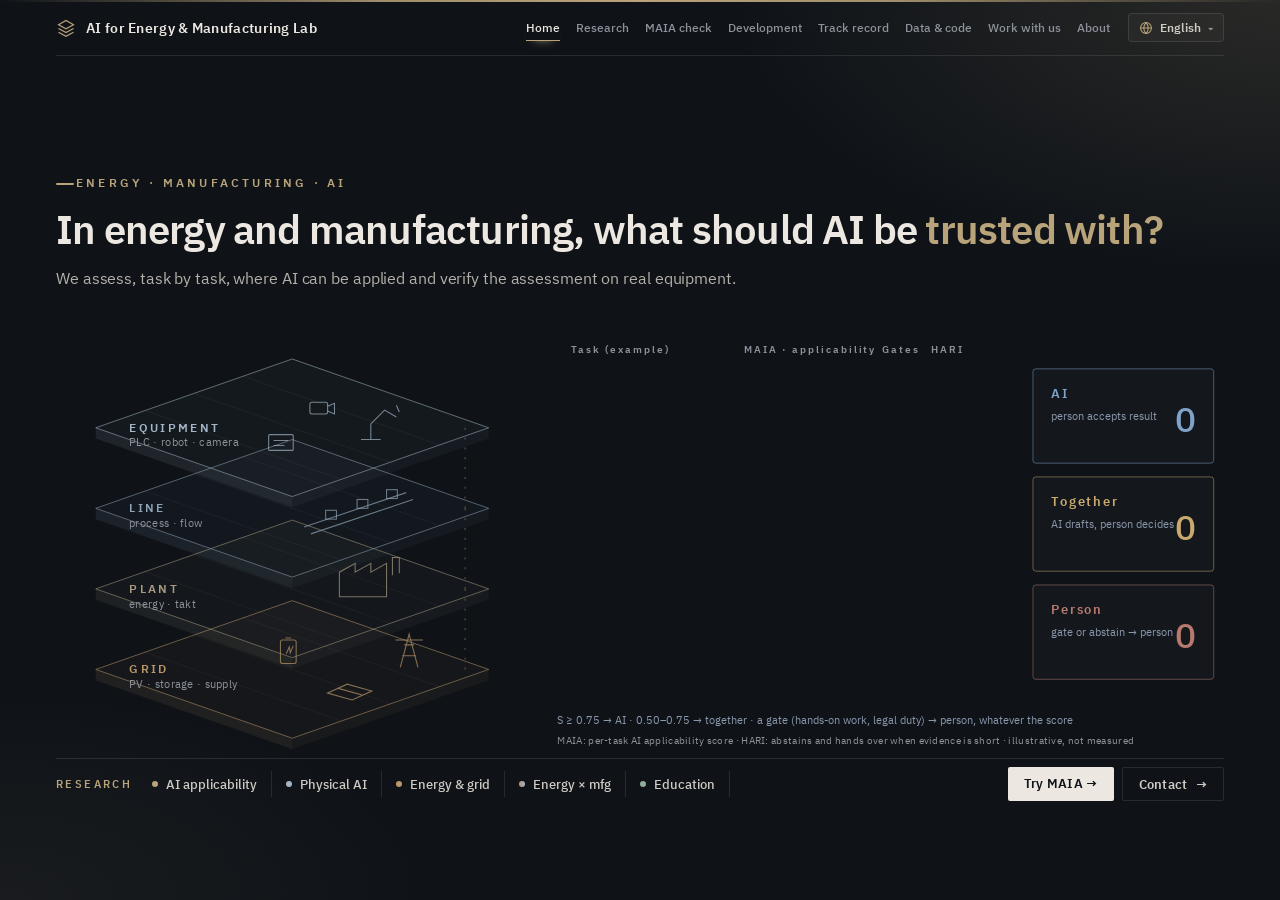
==== commit 2299bb8c: "site: update 6 file(s) from 993bde502" ====
--- a/index.html
+++ b/index.html
@@ -61,16 +61,6 @@
 .demo{font-size:10.5px;fill:var(--mute);letter-spacing:.3px}
 .flow{stroke-dasharray:2 8;animation:flow 3s linear infinite}
 @keyframes flow{to{stroke-dashoffset:-20}}
-.recent{position:absolute;right:0;top:-36px;display:flex;align-items:center;gap:12px;font-size:12px;color:#b4b1aa;white-space:nowrap}
-.recent[hidden]{display:none}
-.recent .rk{font-size:10.5px;font-weight:600;letter-spacing:2.4px;color:var(--brass);display:flex;align-items:center;gap:7px}
-.recent .rk:before{content:'';width:6px;height:6px;border-radius:50%;background:#8fae9a}
-.recent .rt b{font-weight:500;color:#cfcbc4}
-.recent .rt small,.recent .rn{font-family:var(--mono);font-size:11px;color:var(--mute);margin-left:6px}
-.recent .rn{margin-left:0}
-.recent .sep{color:var(--line)}
-.recent svg{width:56px;height:14px;display:block}
-.recent:hover .rt b{color:var(--txt);text-decoration:underline;text-underline-offset:3px}
 .strip{position:absolute;left:56px;right:56px;bottom:12px;height:40px;display:flex;align-items:center;gap:10px;border-top:1px solid var(--line);padding-top:10px}
 .strip .sk{font-size:10.5px;font-weight:600;letter-spacing:2.4px;color:var(--brass);margin-right:10px;white-space:nowrap}
 .br{display:flex;align-items:center;gap:8px;font-size:12.5px;font-weight:500;padding:4px 14px 4px 0;margin-right:4px;color:#cfcbc4;white-space:nowrap;border-right:1px solid var(--line)}
@@ -85,9 +75,6 @@
   h1{font-size:30px;letter-spacing:-.5px}
   .sub{font-size:15px;line-height:1.6}
   .strip{flex-direction:column;align-items:stretch;gap:0;padding-top:14px}
-  .recent{position:static;flex-wrap:wrap;white-space:normal;gap:6px 12px;margin-top:14px;font-size:13.5px}
-  .recent .rk{width:100%}
-  .recent .sep{display:none}
   .strip .sk{margin:0 0 4px;padding:9px 0}
   .br{border-right:0;border-bottom:1px solid var(--line);padding:13px 0;margin:0;font-size:14.5px}
   .strip .go{margin:18px 0 0;flex-direction:column}
@@ -100,7 +87,6 @@
 
   <div class="head">
     <div class="kicker" data-ko="에너지 · 제조 · AI" data-en="ENERGY · MANUFACTURING · AI">에너지 · 제조 · AI</div>
-    <a class="recent" id="recent" href="open.html" hidden></a>
     <h1 data-ko="에너지·제조 현장에서 AI에 무엇을, <em>어디까지</em> 맡길까" data-en="In energy and manufacturing, what should AI be <em>trusted with?</em>">에너지·제조 현장에서 AI에 무엇을, <em>어디까지</em> 맡길까</h1>
     <p class="sub" data-ko="작업 단위로 AI 적용 범위를 진단하고, 그 결과를 실제 설비에서 검증합니다." data-en="We assess, task by task, where AI can be applied and verify the assessment on real equipment.">작업 단위로 AI 적용 범위를 진단하고, 그 결과를 실제 설비에서 검증합니다.</p>
   </div>
@@ -139,32 +125,6 @@
 <script src="assets/research.js?v=20261031a"></script>
 <script src="assets/i18n.js?v=20261031a"></script>
 <script src="assets/site.js?v=20261031a"></script>
-<script src="recent.js"></script>
-<script>
-/* recent work: built with activity.json at publish time (tools/build_activity.py recent) */
-(function(){
-const L=window.LAB,R=window.RECENT,box=document.getElementById('recent'),NS='http://www.w3.org/2000/svg';
-if(!box||!R||!Array.isArray(R.topics)||!R.topics.length||!R.topics.every(t=>Array.isArray(t.name)&&t.name.length===4&&Number.isFinite(Date.parse(t.last_at))))return;
-const day=iso=>new Intl.DateTimeFormat('en-CA',{timeZone:'Asia/Seoul'}).format(new Date(iso)).slice(5).replace('-','.');
-const make=(tag,cls,text)=>{const e=document.createElement(tag);if(cls)e.className=cls;if(text!==undefined)e.textContent=text;return e};
-function draw(){
-  box.textContent='';
-  box.append(make('span','rk',L.T('최근 작업','RECENT WORK','最近の作業','最近工作')));
-  R.topics.forEach((t,i)=>{if(i)box.append(make('span','sep','·'));const r=make('span','rt');r.append(make('b','',L.T(...t.name)),make('small','',day(t.last_at)));box.append(r)});
-  const s=R.spark14;
-  if(Array.isArray(s)&&s.length===14&&s.every(n=>Number.isInteger(n)&&n>=0)){
-    const svg=document.createElementNS(NS,'svg'),max=Math.max(1,...s);svg.setAttribute('viewBox','0 0 56 14');svg.setAttribute('aria-hidden','true');
-    s.forEach((n,i)=>{const h=Math.max(1,Math.round(n/max*13)),r=document.createElementNS(NS,'rect');
-      r.setAttribute('x',i*4);r.setAttribute('y',14-h);r.setAttribute('width',3);r.setAttribute('height',h);r.setAttribute('fill',i===13?'#b9a37a':'rgba(236,232,225,.45)');svg.append(r)});
-    const total=s.reduce((a,b)=>a+b,0);
-    box.append(make('span','sep','·'),svg,make('span','rn',L.T('14일 '+L.num(total)+'건','14 days · '+L.num(total)+' changes','14日 '+L.num(total)+'件','14天 '+L.num(total)+'次')));
-  }
-  box.title=L.T('저장소에 기록된 변경 · 개발 현황 보기','Changes recorded in the repository · open Development','リポジトリに記録された変更・開発状況を見る','仓库中记录的修改 · 查看开发进展');
-  box.hidden=false;
-}
-L.onLang.push(draw);
-})();
-</script>
 <script>
 (function(){
 const NS='http://www.w3.org/2000/svg',L=window.LAB;
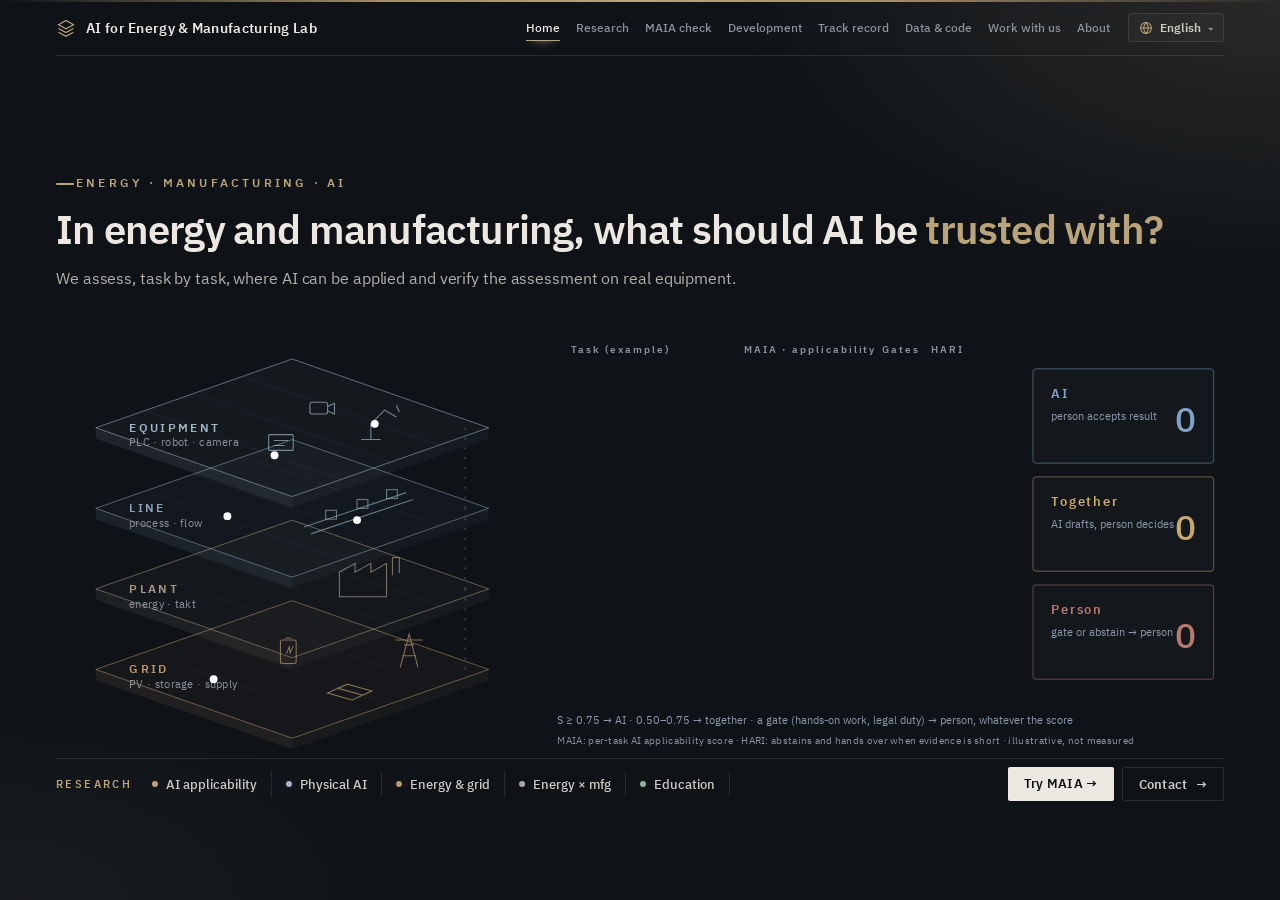
==== commit af246ea3: "site: update 19 file(s) from 40f22c8a0" ====
--- a/index.html
+++ b/index.html
@@ -1,5 +1,5 @@
 <!doctype html>
-<html data-published="2026-11-08" lang="ko">
+<html data-published="2026-11-11" lang="ko">
 <head>
 <meta charset="utf-8">
 <meta name="viewport" content="width=device-width, initial-scale=1">
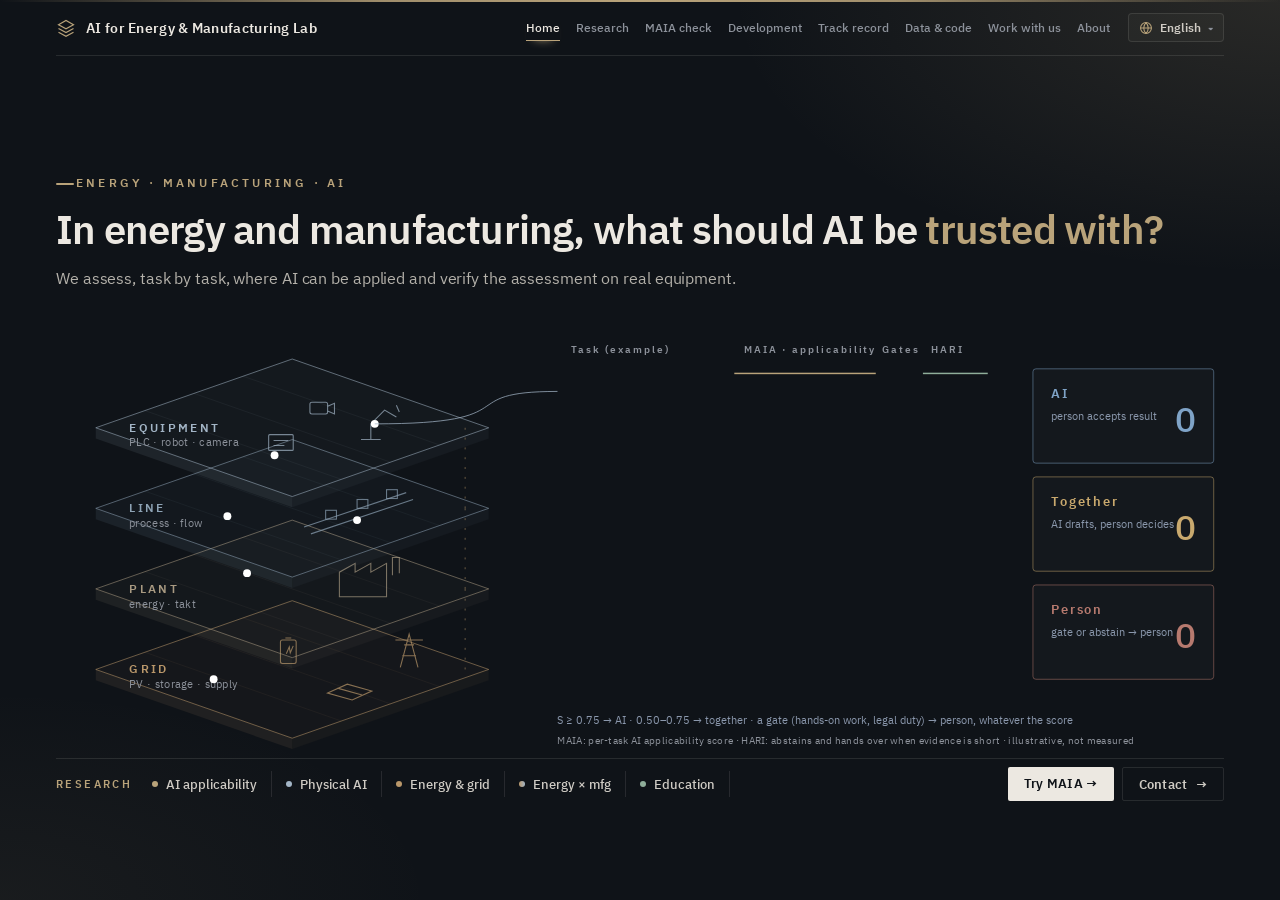
==== commit 7daeef3c: "site: update 21 file(s) from 7b8764bb3" ====
--- a/index.html
+++ b/index.html
@@ -1,5 +1,5 @@
 <!doctype html>
-<html data-published="2026-11-11" lang="ko">
+<html data-published="2026-11-12" lang="ko">
 <head>
 <meta charset="utf-8">
 <meta name="viewport" content="width=device-width, initial-scale=1">
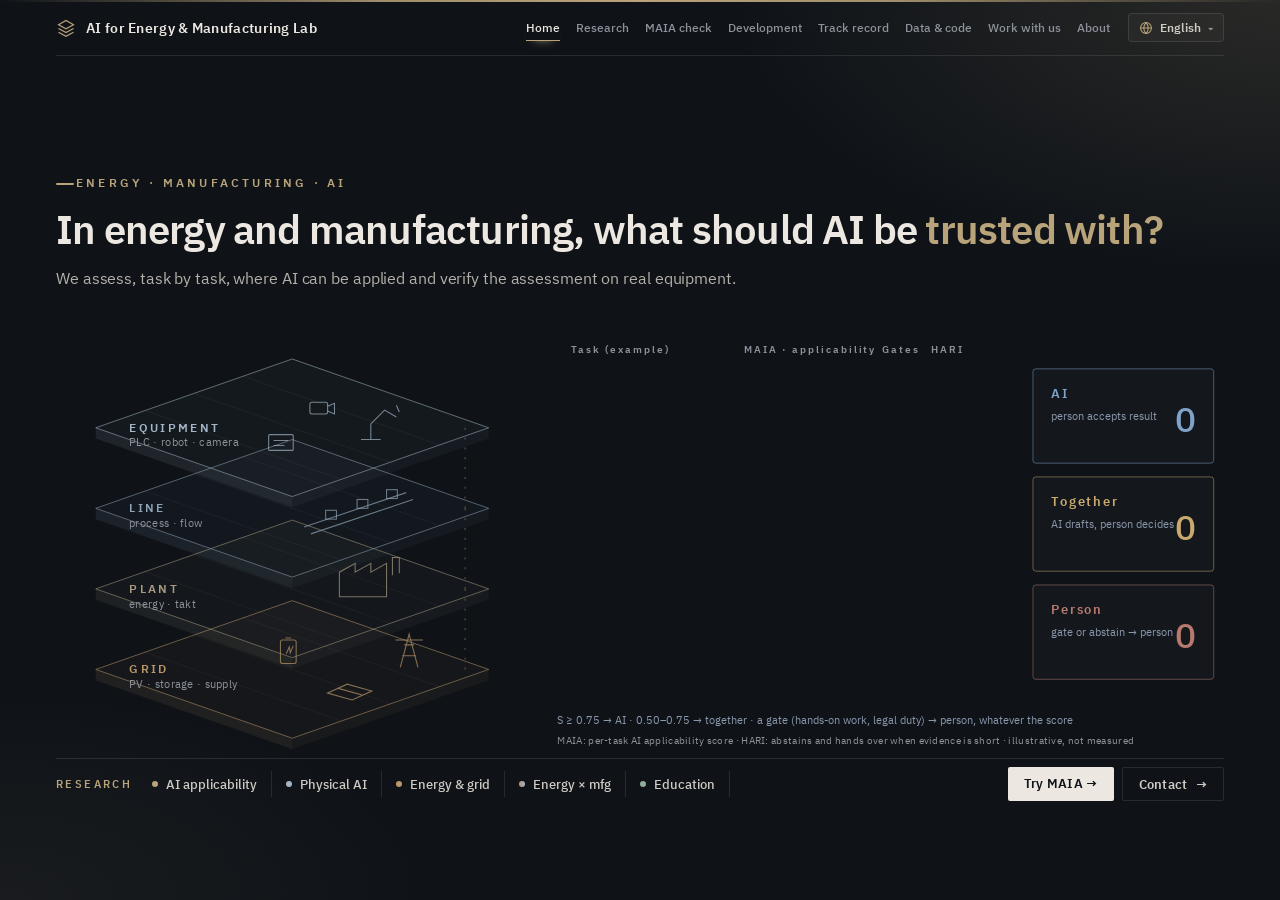
==== commit fc158e73: "site: update 16 file(s) from d44eadf6a" ====
--- a/index.html
+++ b/index.html
@@ -1,5 +1,5 @@
 <!doctype html>
-<html data-published="2026-11-12" lang="ko">
+<html data-published="2026-11-13" lang="ko">
 <head>
 <meta charset="utf-8">
 <meta name="viewport" content="width=device-width, initial-scale=1">
--- a/assets/site.css
+++ b/assets/site.css
@@ -4,6 +4,7 @@
   --head:"IBM Plex Sans KR","Malgun Gothic",sans-serif;--mono:"IBM Plex Mono",ui-monospace,Consolas,monospace;
 }
 *{box-sizing:border-box}
+:lang(ko){word-break:keep-all;overflow-wrap:break-word}
 html,body{margin:0;height:100%;background:var(--bg);color:var(--txt);font-family:"IBM Plex Sans KR",-apple-system,"Segoe UI","Malgun Gothic",sans-serif;-webkit-font-smoothing:antialiased;overflow:hidden}
 a{color:inherit;text-decoration:none}
 button{font:inherit;color:inherit}
